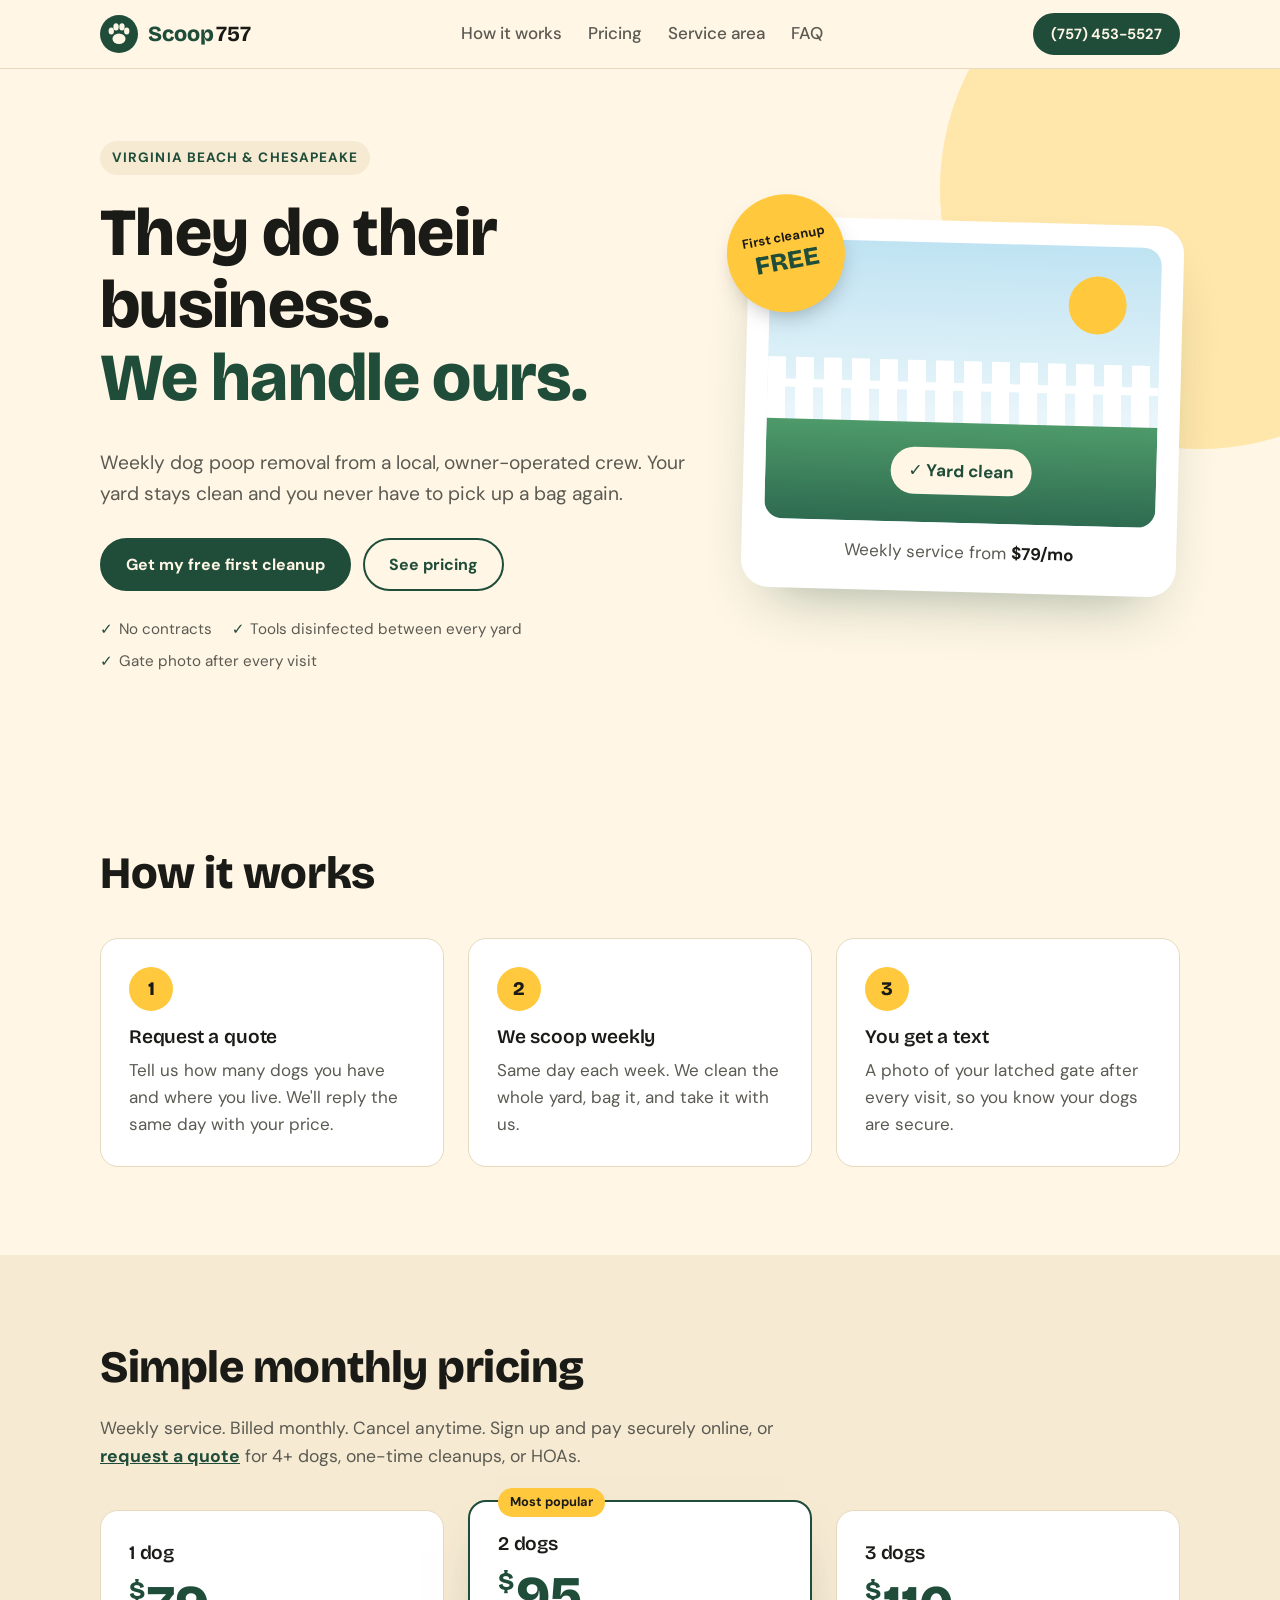
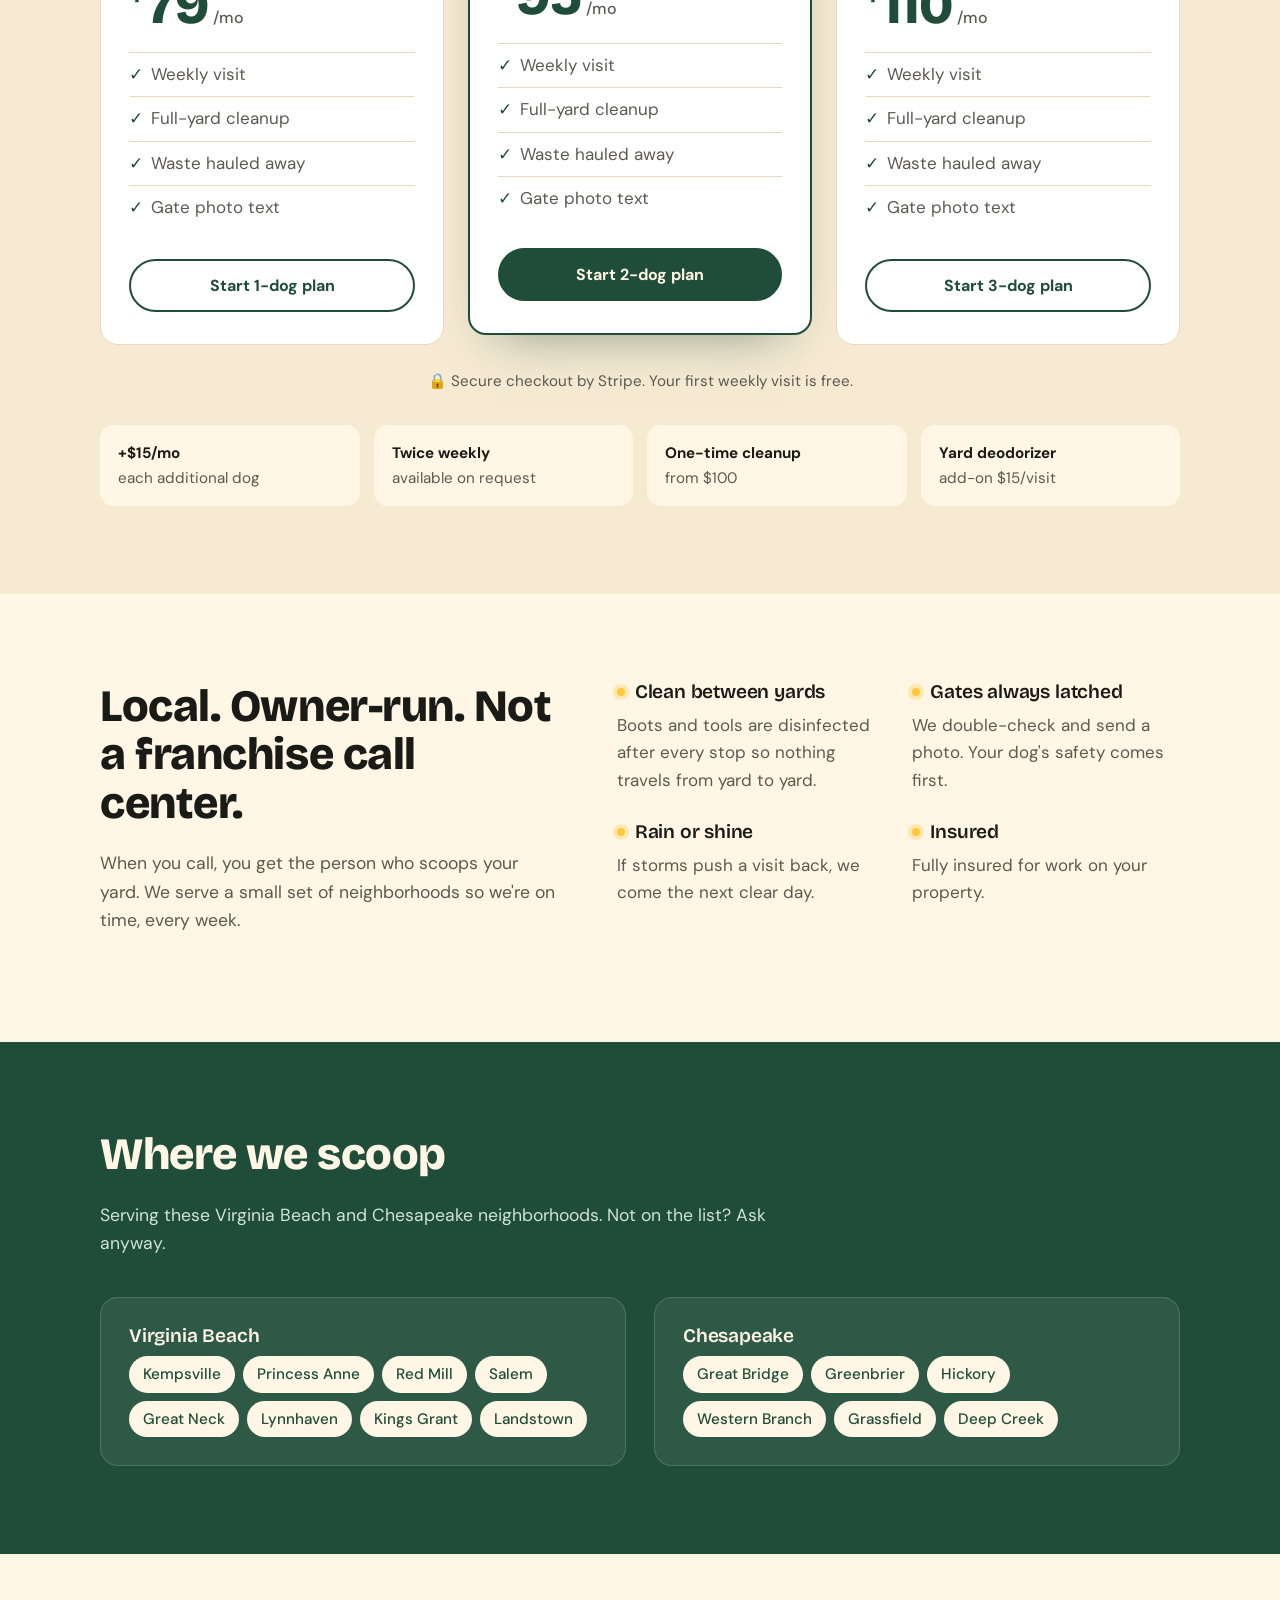
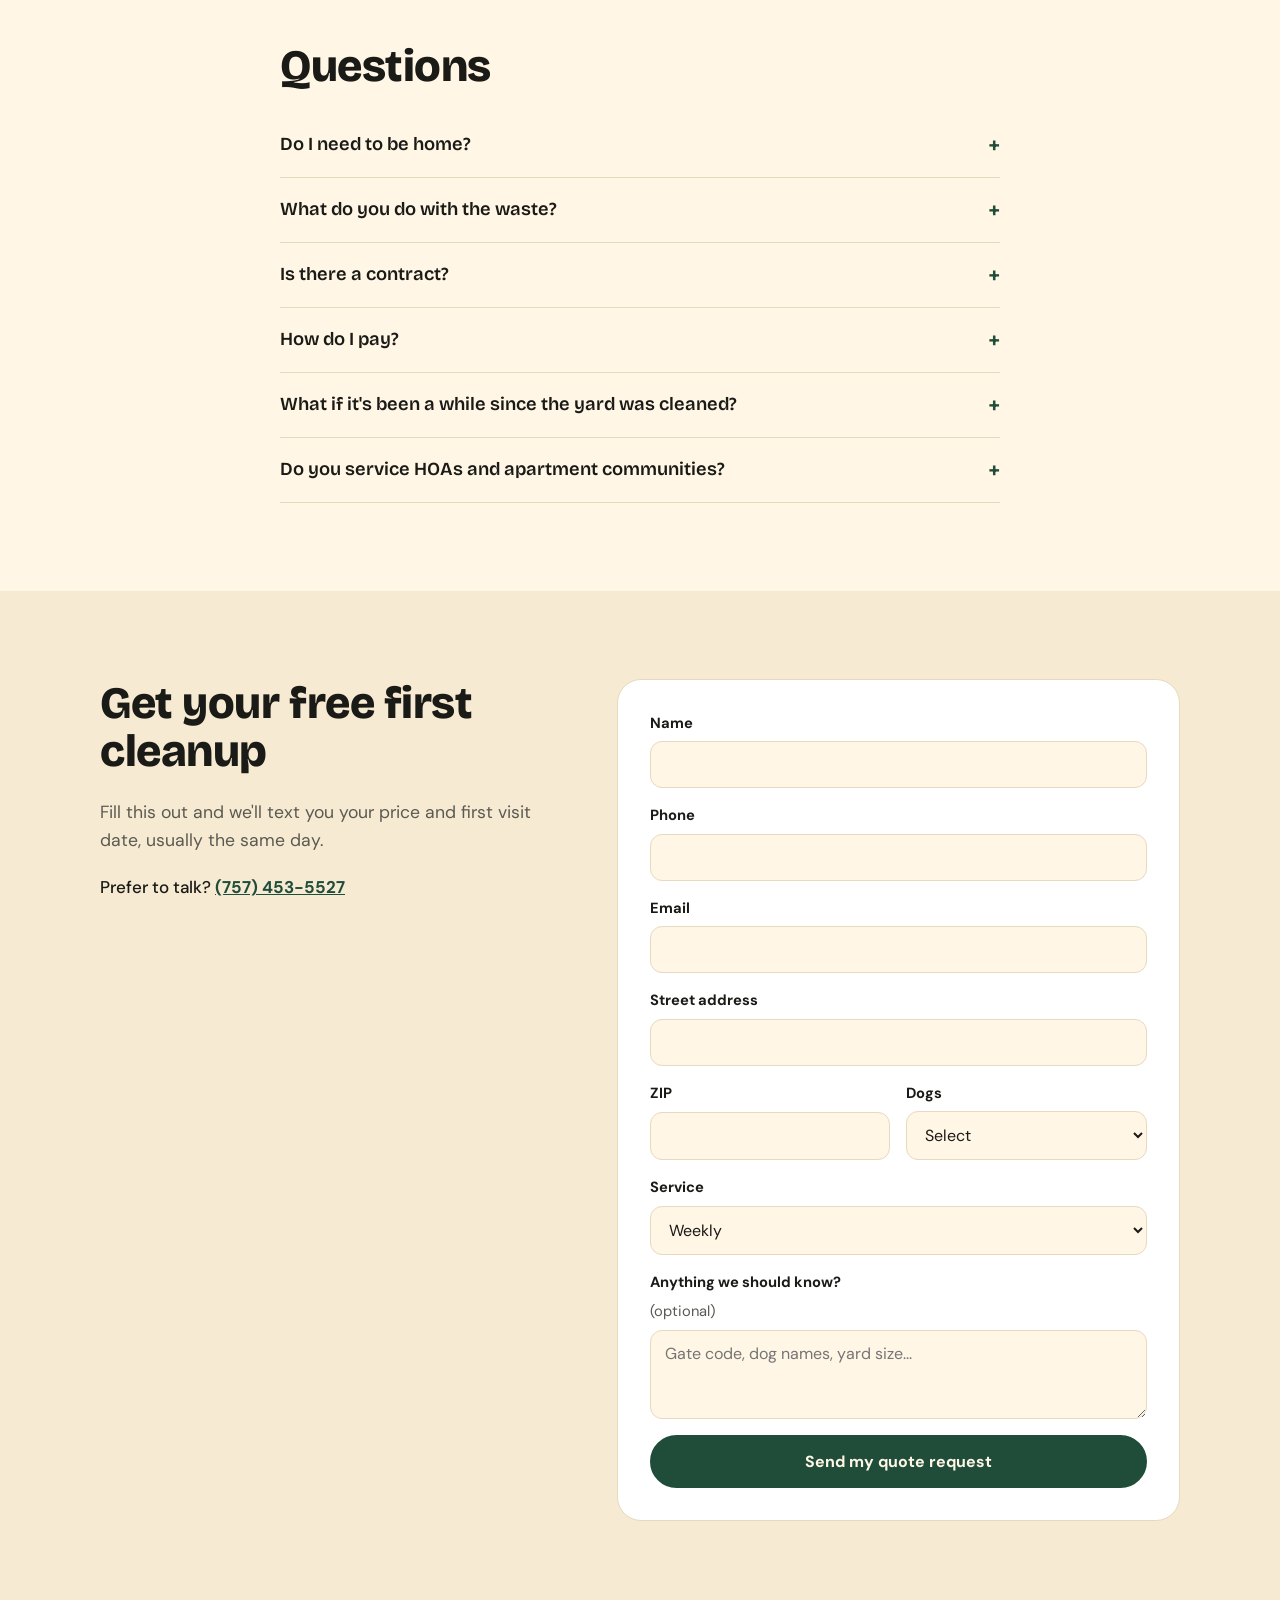
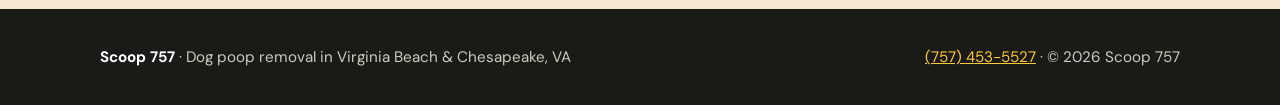
==== index.html @ d5f320d4 "Wire plan buttons to live Stripe payment links (7-day trial) Co-Authored-By: Claude Opus 5.5 <norepl" ====
<!doctype html>
<html lang="en">
<head>
<meta charset="utf-8">
<meta name="viewport" content="width=device-width, initial-scale=1">
<title>Scoop 757 | Dog Poop Removal in Virginia Beach & Chesapeake</title>
<meta name="description" content="Weekly dog poop removal in Virginia Beach and Chesapeake, VA. Local, owner-operated pooper scooper service. No contracts. First cleanup free.">
<link rel="canonical" href="https://www.scoop757.com/">
<meta property="og:title" content="Scoop 757 | Dog Poop Removal in Virginia Beach & Chesapeake">
<meta property="og:description" content="Local, owner-operated pooper scooper service. Weekly visits, no contracts, first cleanup free.">
<meta property="og:type" content="website">
<meta property="og:url" content="https://www.scoop757.com/">
<link rel="icon" href="favicon.svg" type="image/svg+xml">
<link rel="preconnect" href="https://fonts.googleapis.com">
<link rel="preconnect" href="https://fonts.gstatic.com" crossorigin>
<link href="https://fonts.googleapis.com/css2?family=Bricolage+Grotesque:opsz,wght@12..96,600;12..96,800&family=DM+Sans:wght@400;500;700&display=swap" rel="stylesheet">
<link rel="stylesheet" href="styles.css">
<script type="application/ld+json">
{
  "@context": "https://schema.org",
  "@type": "LocalBusiness",
  "name": "Scoop 757",
  "description": "Dog poop removal and pooper scooper service in Virginia Beach and Chesapeake, VA.",
  "url": "https://www.scoop757.com/",
  "telephone": "+1-757-453-5527",
  "areaServed": [
    {"@type": "City", "name": "Virginia Beach"},
    {"@type": "City", "name": "Chesapeake"}
  ],
  "address": {"@type": "PostalAddress", "addressLocality": "Virginia Beach", "addressRegion": "VA", "addressCountry": "US"},
  "priceRange": "$$",
  "openingHours": "Mo-Sa 08:00-18:00"
}
</script>
</head>
<body>

<header class="site-header">
  <div class="wrap header-inner">
    <a href="#top" class="logo" aria-label="Scoop 757 home">
      <svg viewBox="0 0 64 64" aria-hidden="true"><circle cx="32" cy="32" r="32" fill="currentColor"/><g fill="#FFF6E5"><ellipse cx="32" cy="40" rx="11" ry="9"/><ellipse cx="19" cy="27" rx="4.5" ry="6"/><ellipse cx="27" cy="20" rx="4.5" ry="6"/><ellipse cx="37" cy="20" rx="4.5" ry="6"/><ellipse cx="45" cy="27" rx="4.5" ry="6"/></g></svg>
      <span>Scoop<b>757</b></span>
    </a>
    <nav class="nav" aria-label="Main">
      <a href="#how">How it works</a>
      <a href="#pricing">Pricing</a>
      <a href="#area">Service area</a>
      <a href="#faq">FAQ</a>
    </nav>
    <a href="tel:+17574535527" class="btn btn-small">(757) 453-5527</a>
  </div>
</header>

<main id="top">

  <!-- HERO -->
  <section class="hero">
    <div class="wrap hero-grid">
      <div class="hero-copy">
        <p class="eyebrow">Virginia Beach &amp; Chesapeake</p>
        <h1>They do their business.<br><span>We handle ours.</span></h1>
        <p class="lead">Weekly dog poop removal from a local, owner-operated crew. Your yard stays clean and you never have to pick up a bag again.</p>
        <div class="hero-ctas">
          <a href="#quote" class="btn">Get my free first cleanup</a>
          <a href="#pricing" class="btn btn-ghost">See pricing</a>
        </div>
        <ul class="trust">
          <li>No contracts</li>
          <li>Tools disinfected between every yard</li>
          <li>Gate photo after every visit</li>
        </ul>
      </div>
      <div class="hero-card" aria-hidden="true">
        <div class="badge">First cleanup<strong>FREE</strong></div>
        <div class="yard">
          <div class="sun"></div>
          <div class="fence"></div>
          <div class="grass"></div>
          <div class="check">✓ Yard clean</div>
        </div>
        <p class="hero-card-note">Weekly service from <strong>$79/mo</strong></p>
      </div>
    </div>
  </section>

  <!-- HOW -->
  <section id="how" class="section">
    <div class="wrap">
      <h2>How it works</h2>
      <ol class="steps">
        <li>
          <span class="num">1</span>
          <h3>Request a quote</h3>
          <p>Tell us how many dogs you have and where you live. We'll reply the same day with your price.</p>
        </li>
        <li>
          <span class="num">2</span>
          <h3>We scoop weekly</h3>
          <p>Same day each week. We clean the whole yard, bag it, and take it with us.</p>
        </li>
        <li>
          <span class="num">3</span>
          <h3>You get a text</h3>
          <p>A photo of your latched gate after every visit, so you know your dogs are secure.</p>
        </li>
      </ol>
    </div>
  </section>

  <!-- PRICING -->
  <section id="pricing" class="section section-alt">
    <div class="wrap">
      <h2>Simple monthly pricing</h2>
      <p class="section-sub">Weekly service. Billed monthly. Cancel anytime. Sign up and pay securely online, or <a href="#quote">request a quote</a> for 4+ dogs, one-time cleanups, or HOAs.</p>
      <div class="plans">
        <div class="plan">
          <h3>1 dog</h3>
          <p class="price"><span>$</span>79<small>/mo</small></p>
          <ul><li>Weekly visit</li><li>Full-yard cleanup</li><li>Waste hauled away</li><li>Gate photo text</li></ul>
          <a href="https://buy.stripe.com/00w3cofDu1EOgiN6Uog7e00" class="btn btn-ghost">Start 1-dog plan</a>
        </div>
        <div class="plan plan-featured">
          <p class="tag">Most popular</p>
          <h3>2 dogs</h3>
          <p class="price"><span>$</span>95<small>/mo</small></p>
          <ul><li>Weekly visit</li><li>Full-yard cleanup</li><li>Waste hauled away</li><li>Gate photo text</li></ul>
          <a href="https://buy.stripe.com/4gM4gs8b2dnw6IdfqUg7e01" class="btn">Start 2-dog plan</a>
        </div>
        <div class="plan">
          <h3>3 dogs</h3>
          <p class="price"><span>$</span>110<small>/mo</small></p>
          <ul><li>Weekly visit</li><li>Full-yard cleanup</li><li>Waste hauled away</li><li>Gate photo text</li></ul>
          <a href="https://buy.stripe.com/28E5kw4YQ0AK6IdguYg7e02" class="btn btn-ghost">Start 3-dog plan</a>
        </div>
      </div>
      <p class="secure-note">🔒 Secure checkout by Stripe. Your first weekly visit is free.</p>
      <div class="extras">
        <div><strong>+$15/mo</strong> each additional dog</div>
        <div><strong>Twice weekly</strong> available on request</div>
        <div><strong>One-time cleanup</strong> from $100</div>
        <div><strong>Yard deodorizer</strong> add-on $15/visit</div>
      </div>
    </div>
  </section>

  <!-- WHY -->
  <section class="section">
    <div class="wrap why-grid">
      <div>
        <h2>Local. Owner-run. Not a franchise call center.</h2>
        <p class="section-sub left">When you call, you get the person who scoops your yard. We serve a small set of neighborhoods so we're on time, every week.</p>
      </div>
      <ul class="why">
        <li><h3>Clean between yards</h3><p>Boots and tools are disinfected after every stop so nothing travels from yard to yard.</p></li>
        <li><h3>Gates always latched</h3><p>We double-check and send a photo. Your dog's safety comes first.</p></li>
        <li><h3>Rain or shine</h3><p>If storms push a visit back, we come the next clear day.</p></li>
        <li><h3>Insured</h3><p>Fully insured for work on your property.</p></li>
      </ul>
    </div>
  </section>

  <!-- AREA -->
  <section id="area" class="section section-dark">
    <div class="wrap">
      <h2>Where we scoop</h2>
      <p class="section-sub">Serving these Virginia Beach and Chesapeake neighborhoods. Not on the list? Ask anyway.</p>
      <div class="areas">
        <div>
          <h3>Virginia Beach</h3>
          <ul><li>Kempsville</li><li>Princess Anne</li><li>Red Mill</li><li>Salem</li><li>Great Neck</li><li>Lynnhaven</li><li>Kings Grant</li><li>Landstown</li></ul>
        </div>
        <div>
          <h3>Chesapeake</h3>
          <ul><li>Great Bridge</li><li>Greenbrier</li><li>Hickory</li><li>Western Branch</li><li>Grassfield</li><li>Deep Creek</li></ul>
        </div>
      </div>
    </div>
  </section>

  <!-- FAQ -->
  <section id="faq" class="section">
    <div class="wrap narrow">
      <h2>Questions</h2>
      <details><summary>Do I need to be home?</summary><p>No. Just leave the gate unlocked or share the code. Please keep your dogs inside during our visit if they aren't friendly with visitors.</p></details>
      <details><summary>What do you do with the waste?</summary><p>We bag it and haul it away. Nothing is left in your trash can.</p></details>
      <details><summary>Is there a contract?</summary><p>No. Service is month to month and you can cancel anytime.</p></details>
      <details><summary>How do I pay?</summary><p>Sign up with a card through our secure Stripe checkout and you're billed monthly in advance. You'll get a receipt by email each month.</p></details>
      <details><summary>What if it's been a while since the yard was cleaned?</summary><p>No judgment. Your first cleanup is free for new weekly customers, however long it's been.</p></details>
      <details><summary>Do you service HOAs and apartment communities?</summary><p>Yes. We clean common areas and empty pet waste stations. Request a quote and we'll visit the property.</p></details>
    </div>
  </section>

  <!-- QUOTE -->
  <section id="quote" class="section section-alt">
    <div class="wrap quote-grid">
      <div>
        <h2>Get your free first cleanup</h2>
        <p class="section-sub left">Fill this out and we'll text you your price and first visit date, usually the same day.</p>
        <p class="call-line">Prefer to talk? <a href="tel:+17574535527">(757) 453-5527</a></p>
      </div>
      <form class="quote-form" action="https://formsubmit.co/entempsllc@gmail.com" method="POST">
        <input type="hidden" name="_subject" value="New Scoop 757 quote request">
        <input type="hidden" name="_template" value="table">
        <input type="hidden" name="_next" value="https://www.scoop757.com/thanks.html">
        <input type="text" name="_honey" class="hp" tabindex="-1" autocomplete="off">
        <label>Name<input type="text" name="name" required autocomplete="name"></label>
        <label>Phone<input type="tel" name="phone" required autocomplete="tel"></label>
        <label>Email<input type="email" name="email" autocomplete="email"></label>
        <label>Street address<input type="text" name="address" required autocomplete="street-address"></label>
        <div class="row">
          <label>ZIP<input type="text" name="zip" inputmode="numeric" pattern="[0-9]{5}" required autocomplete="postal-code"></label>
          <label>Dogs
            <select name="dogs" required>
              <option value="">Select</option><option>1</option><option>2</option><option>3</option><option>4+</option>
            </select>
          </label>
        </div>
        <label>Service
          <select name="service" required>
            <option>Weekly</option><option>Twice weekly</option><option>One-time cleanup</option><option>HOA / community</option>
          </select>
        </label>
        <label>Anything we should know? <span class="opt">(optional)</span><textarea name="notes" rows="3" placeholder="Gate code, dog names, yard size..."></textarea></label>
        <button type="submit" class="btn btn-full">Send my quote request</button>
      </form>
    </div>
  </section>

</main>

<footer class="site-footer">
  <div class="wrap footer-inner">
    <p><strong>Scoop 757</strong> · Dog poop removal in Virginia Beach &amp; Chesapeake, VA</p>
    <p><a href="tel:+17574535527">(757) 453-5527</a> · © <span id="yr">2026</span> Scoop 757</p>
  </div>
</footer>

<a href="tel:+17574535527" class="mobile-call">Call or text (757) 453-5527</a>

<script src="script.js"></script>
</body>
</html>
---- styles.css ----
:root{
  --green:#1F4D3A;
  --green-2:#2E6B50;
  --cream:#FFF6E5;
  --cream-2:#F6EAD2;
  --sun:#FFC83D;
  --ink:#1A1A17;
  --muted:#5B5A52;
  --line:#E6D9BE;
  --radius:18px;
  --head:"Bricolage Grotesque",system-ui,sans-serif;
  --body:"DM Sans",system-ui,sans-serif;
}
*{box-sizing:border-box}
html{scroll-behavior:smooth}
body{margin:0;background:var(--cream);color:var(--ink);font:400 17px/1.6 var(--body);-webkit-font-smoothing:antialiased}
img,svg{display:block;max-width:100%}
a{color:inherit}
h1,h2,h3{font-family:var(--head);line-height:1.08;margin:0 0 .5em;letter-spacing:-.01em}
h1{font-size:clamp(2.4rem,6vw,4.2rem);font-weight:800}
h2{font-size:clamp(1.9rem,4vw,2.8rem);font-weight:800}
h3{font-size:1.2rem;font-weight:600}
p{margin:0 0 1em}
.wrap{width:100%;max-width:1120px;margin:0 auto;padding:0 20px}
.narrow{max-width:760px}

/* buttons */
.btn{display:inline-block;background:var(--green);color:var(--cream);text-decoration:none;font-weight:700;padding:14px 24px;border-radius:999px;border:2px solid var(--green);transition:transform .15s,background .15s;cursor:pointer;font:700 1rem var(--body);text-align:center}
.btn:hover{transform:translateY(-2px);background:var(--green-2)}
.btn-ghost{background:transparent;color:var(--green)}
.btn-ghost:hover{background:var(--green);color:var(--cream)}
.btn-small{padding:9px 16px;font-size:.92rem}
.btn-full{width:100%}

/* header */
.site-header{position:sticky;top:0;z-index:20;background:rgba(255,246,229,.92);backdrop-filter:blur(8px);border-bottom:1px solid var(--line)}
.header-inner{display:flex;align-items:center;justify-content:space-between;gap:20px;height:68px}
.logo{display:flex;align-items:center;gap:10px;text-decoration:none;color:var(--green);font:800 1.35rem var(--head)}
.logo svg{width:38px;height:38px}
.logo b{color:var(--ink);margin-left:2px}
.nav{display:flex;gap:26px}
.nav a{text-decoration:none;font-weight:500;color:var(--muted)}
.nav a:hover{color:var(--green)}

/* hero */
.hero{padding:72px 0 88px;position:relative;overflow:hidden}
.hero::before{content:"";position:absolute;right:-180px;top:-140px;width:520px;height:520px;border-radius:50%;background:var(--sun);opacity:.35;z-index:-1}
.hero-grid{display:grid;grid-template-columns:1.15fr .85fr;gap:56px;align-items:center}
.eyebrow{display:inline-block;font-weight:700;font-size:.85rem;text-transform:uppercase;letter-spacing:.08em;color:var(--green);background:var(--cream-2);padding:6px 12px;border-radius:999px;margin-bottom:22px}
h1 span{color:var(--green)}
.lead{font-size:1.2rem;color:var(--muted);max-width:34em}
.hero-ctas{display:flex;flex-wrap:wrap;gap:12px;margin:28px 0 26px}
.trust{list-style:none;padding:0;margin:0;display:flex;flex-wrap:wrap;gap:8px 20px;color:var(--muted);font-size:.95rem}
.trust li::before{content:"✓";color:var(--green);font-weight:700;margin-right:6px}

.hero-card{background:#fff;border-radius:28px;padding:22px;box-shadow:0 30px 60px -30px rgba(31,77,58,.45);position:relative;transform:rotate(1.5deg)}
.badge{position:absolute;top:-22px;left:-22px;width:118px;height:118px;border-radius:50%;background:var(--sun);display:flex;flex-direction:column;align-items:center;justify-content:center;font-weight:700;font-size:.8rem;text-align:center;line-height:1.1;transform:rotate(-12deg);box-shadow:0 10px 24px -10px rgba(0,0,0,.35);z-index:2}
.badge strong{font:800 1.6rem var(--head);color:var(--green)}
.yard{position:relative;height:280px;border-radius:18px;overflow:hidden;background:linear-gradient(#BFE3F2,#E8F5FA 60%)}
.sun{position:absolute;right:34px;top:30px;width:58px;height:58px;border-radius:50%;background:var(--sun)}
.fence{position:absolute;left:0;right:0;bottom:92px;height:70px;background:repeating-linear-gradient(90deg,#fff 0 18px,transparent 18px 28px);border-bottom:6px solid #fff}
.fence::before{content:"";position:absolute;left:0;right:0;top:22px;height:8px;background:#fff}
.grass{position:absolute;left:0;right:0;bottom:0;height:100px;background:linear-gradient(#4E9A6A,#2E6B50)}
.check{position:absolute;left:50%;bottom:28px;transform:translateX(-50%);background:var(--cream);color:var(--green);font-weight:700;padding:10px 18px;border-radius:999px;white-space:nowrap}
.hero-card-note{text-align:center;margin:16px 0 4px;color:var(--muted)}
.hero-card-note strong{color:var(--ink)}

/* sections */
.section{padding:88px 0}
.section-alt{background:var(--cream-2)}
.section-dark{background:var(--green);color:var(--cream)}
.section-dark h2,.section-dark h3{color:var(--cream)}
.section-sub{font-size:1.1rem;color:var(--muted);max-width:40em;margin-bottom:40px}
.section-dark .section-sub{color:#CFE3D7}
.section-sub.left{margin-bottom:20px}

/* steps */
.steps{list-style:none;padding:0;margin:40px 0 0;display:grid;grid-template-columns:repeat(3,1fr);gap:24px}
.steps li{background:#fff;border-radius:var(--radius);padding:28px;border:1px solid var(--line)}
.num{display:inline-flex;align-items:center;justify-content:center;width:44px;height:44px;border-radius:50%;background:var(--sun);font:800 1.2rem var(--head);margin-bottom:16px}
.steps p{color:var(--muted);margin:0}

/* pricing */
.plans{display:grid;grid-template-columns:repeat(3,1fr);gap:24px;align-items:stretch}
.plan{background:#fff;border-radius:var(--radius);padding:32px 28px;border:1px solid var(--line);display:flex;flex-direction:column;position:relative}
.plan ul{list-style:none;padding:0;margin:0 0 28px;flex:1}
.plan li{padding:8px 0;border-top:1px solid var(--line);color:var(--muted)}
.plan li::before{content:"✓";color:var(--green);font-weight:700;margin-right:8px}
.price{font:800 3.4rem var(--head);color:var(--green);margin:4px 0 20px;line-height:1}
.price span{font-size:1.6rem;vertical-align:top;margin-right:2px}
.price small{font:500 1rem var(--body);color:var(--muted);margin-left:4px}
.plan-featured{border:2px solid var(--green);transform:translateY(-10px);box-shadow:0 24px 50px -28px rgba(31,77,58,.55)}
.tag{position:absolute;top:-14px;left:28px;background:var(--sun);font-weight:700;font-size:.8rem;padding:4px 12px;border-radius:999px;margin:0}
.extras{display:grid;grid-template-columns:repeat(4,1fr);gap:14px;margin-top:32px}
.extras div{background:var(--cream);border-radius:14px;padding:16px 18px;font-size:.95rem;color:var(--muted)}
.extras strong{display:block;color:var(--ink)}

.secure-note{margin:24px 0 0;text-align:center;color:var(--muted);font-size:.95rem}
.section-sub a{color:var(--green);font-weight:700}

/* why */
.why-grid{display:grid;grid-template-columns:.9fr 1.1fr;gap:56px;align-items:start}
.why{list-style:none;padding:0;margin:0;display:grid;grid-template-columns:1fr 1fr;gap:28px}
.why h3{position:relative;padding-left:18px}
.why h3::before{content:"";position:absolute;left:0;top:.3em;width:8px;height:8px;border-radius:50%;background:var(--sun);box-shadow:0 0 0 4px rgba(255,200,61,.3)}
.why p{color:var(--muted);margin:0}

/* areas */
.areas{display:grid;grid-template-columns:1fr 1fr;gap:28px}
.areas>div{background:rgba(255,255,255,.07);border:1px solid rgba(255,255,255,.15);border-radius:var(--radius);padding:28px}
.areas ul{list-style:none;padding:0;margin:0;display:flex;flex-wrap:wrap;gap:8px}
.areas li{background:var(--cream);color:var(--green);font-weight:500;padding:6px 14px;border-radius:999px;font-size:.95rem}

/* faq */
details{border-bottom:1px solid var(--line);padding:20px 0}
summary{cursor:pointer;font:600 1.15rem var(--head);list-style:none;display:flex;justify-content:space-between;gap:20px}
summary::-webkit-details-marker{display:none}
summary::after{content:"+";font-size:1.5rem;line-height:1;color:var(--green);transition:transform .2s}
details[open] summary::after{transform:rotate(45deg)}
details p{color:var(--muted);margin:12px 0 0}

/* quote */
.quote-grid{display:grid;grid-template-columns:.9fr 1.1fr;gap:56px;align-items:start}
.call-line{font-weight:500}
.call-line a{color:var(--green);font-weight:700}
.quote-form{background:#fff;border-radius:24px;padding:32px;border:1px solid var(--line);display:grid;gap:16px}
.quote-form label{display:grid;gap:6px;font-weight:700;font-size:.92rem}
.quote-form input,.quote-form select,.quote-form textarea{font:400 1rem var(--body);padding:12px 14px;border:1.5px solid var(--line);border-radius:12px;background:var(--cream);color:var(--ink);width:100%}
.quote-form input:focus,.quote-form select:focus,.quote-form textarea:focus{outline:none;border-color:var(--green);background:#fff}
.quote-form .row{display:grid;grid-template-columns:1fr 1fr;gap:16px}
.opt{font-weight:400;color:var(--muted)}
.hp{position:absolute;left:-9999px}

/* footer */
.site-footer{background:var(--ink);color:#CFCBBE;padding:36px 0;font-size:.95rem}
.footer-inner{display:flex;justify-content:space-between;flex-wrap:wrap;gap:12px}
.site-footer p{margin:0}
.site-footer strong{color:#fff}
.site-footer a{color:var(--sun)}

.mobile-call{display:none}

/* responsive */
@media (max-width:900px){
  .nav{display:none}
  .hero{padding:48px 0 64px}
  .hero-grid,.why-grid,.quote-grid{grid-template-columns:1fr;gap:40px}
  .hero-card{max-width:420px;margin:0 auto;transform:none}
  .steps,.plans{grid-template-columns:1fr}
  .plan-featured{transform:none}
  .extras{grid-template-columns:1fr 1fr}
  .section{padding:64px 0}
}
@media (max-width:600px){
  body{font-size:16px;padding-bottom:64px}
  .wrap{padding:0 16px}
  .header-inner .btn-small{display:none}
  .why,.areas,.extras{grid-template-columns:1fr}
  .quote-form{padding:22px}
  .badge{width:96px;height:96px;left:-8px;top:-18px;font-size:.72rem}
  .badge strong{font-size:1.3rem}
  .mobile-call{display:block;position:fixed;left:12px;right:12px;bottom:12px;z-index:30;background:var(--green);color:var(--cream);text-align:center;font-weight:700;text-decoration:none;padding:15px;border-radius:999px;box-shadow:0 10px 30px -10px rgba(0,0,0,.5)}
}
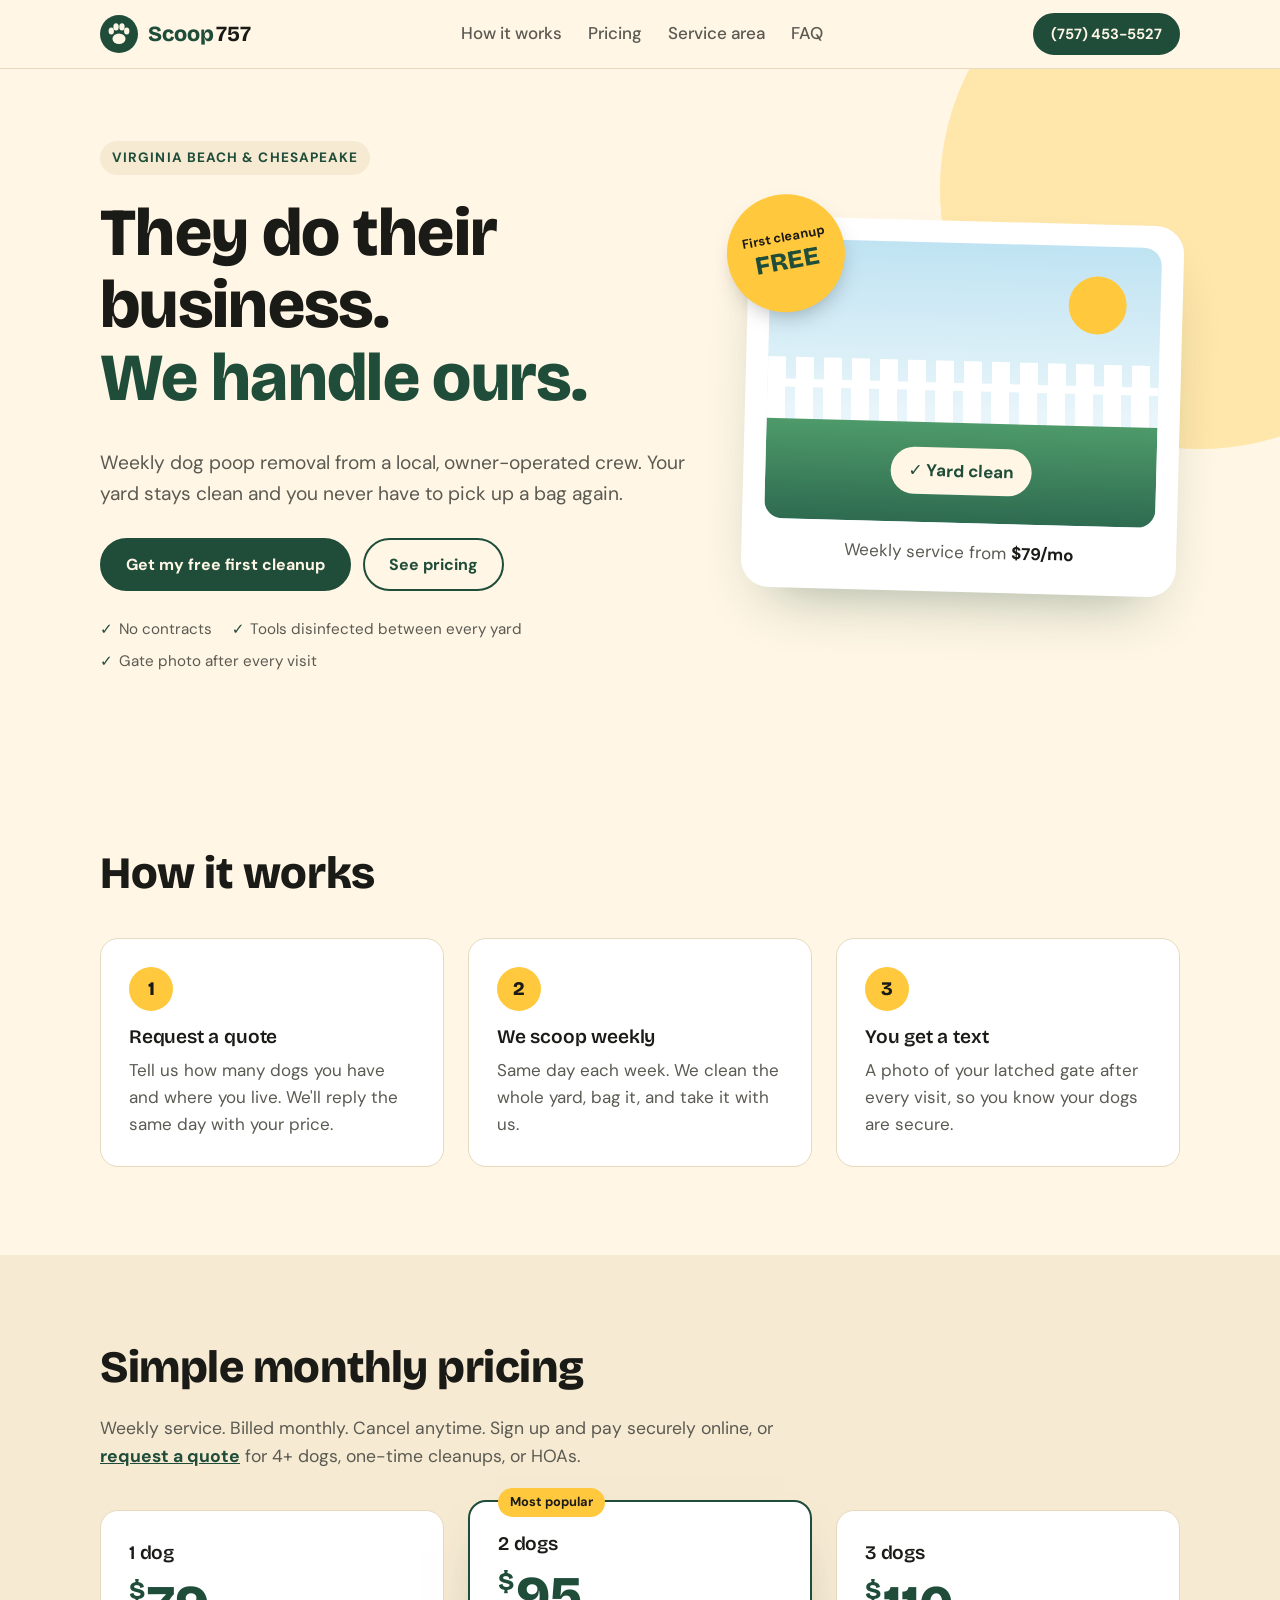
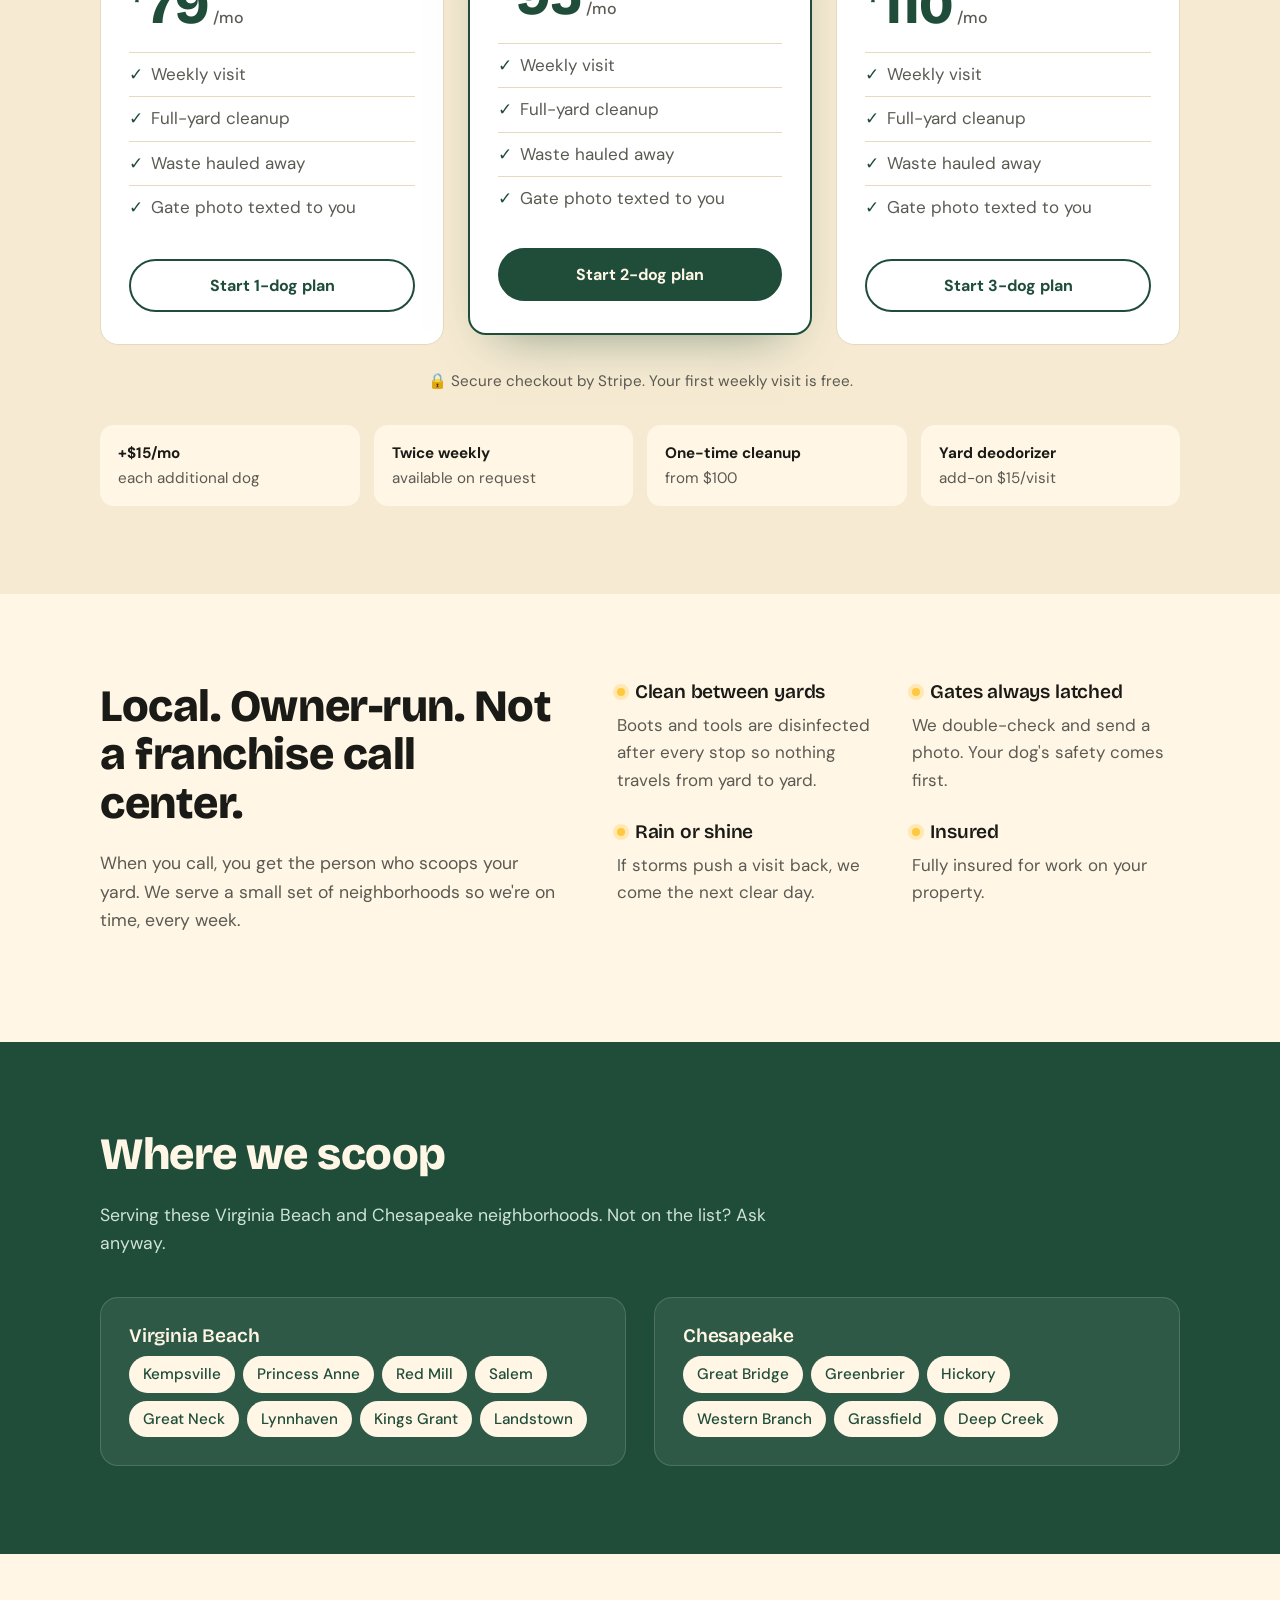
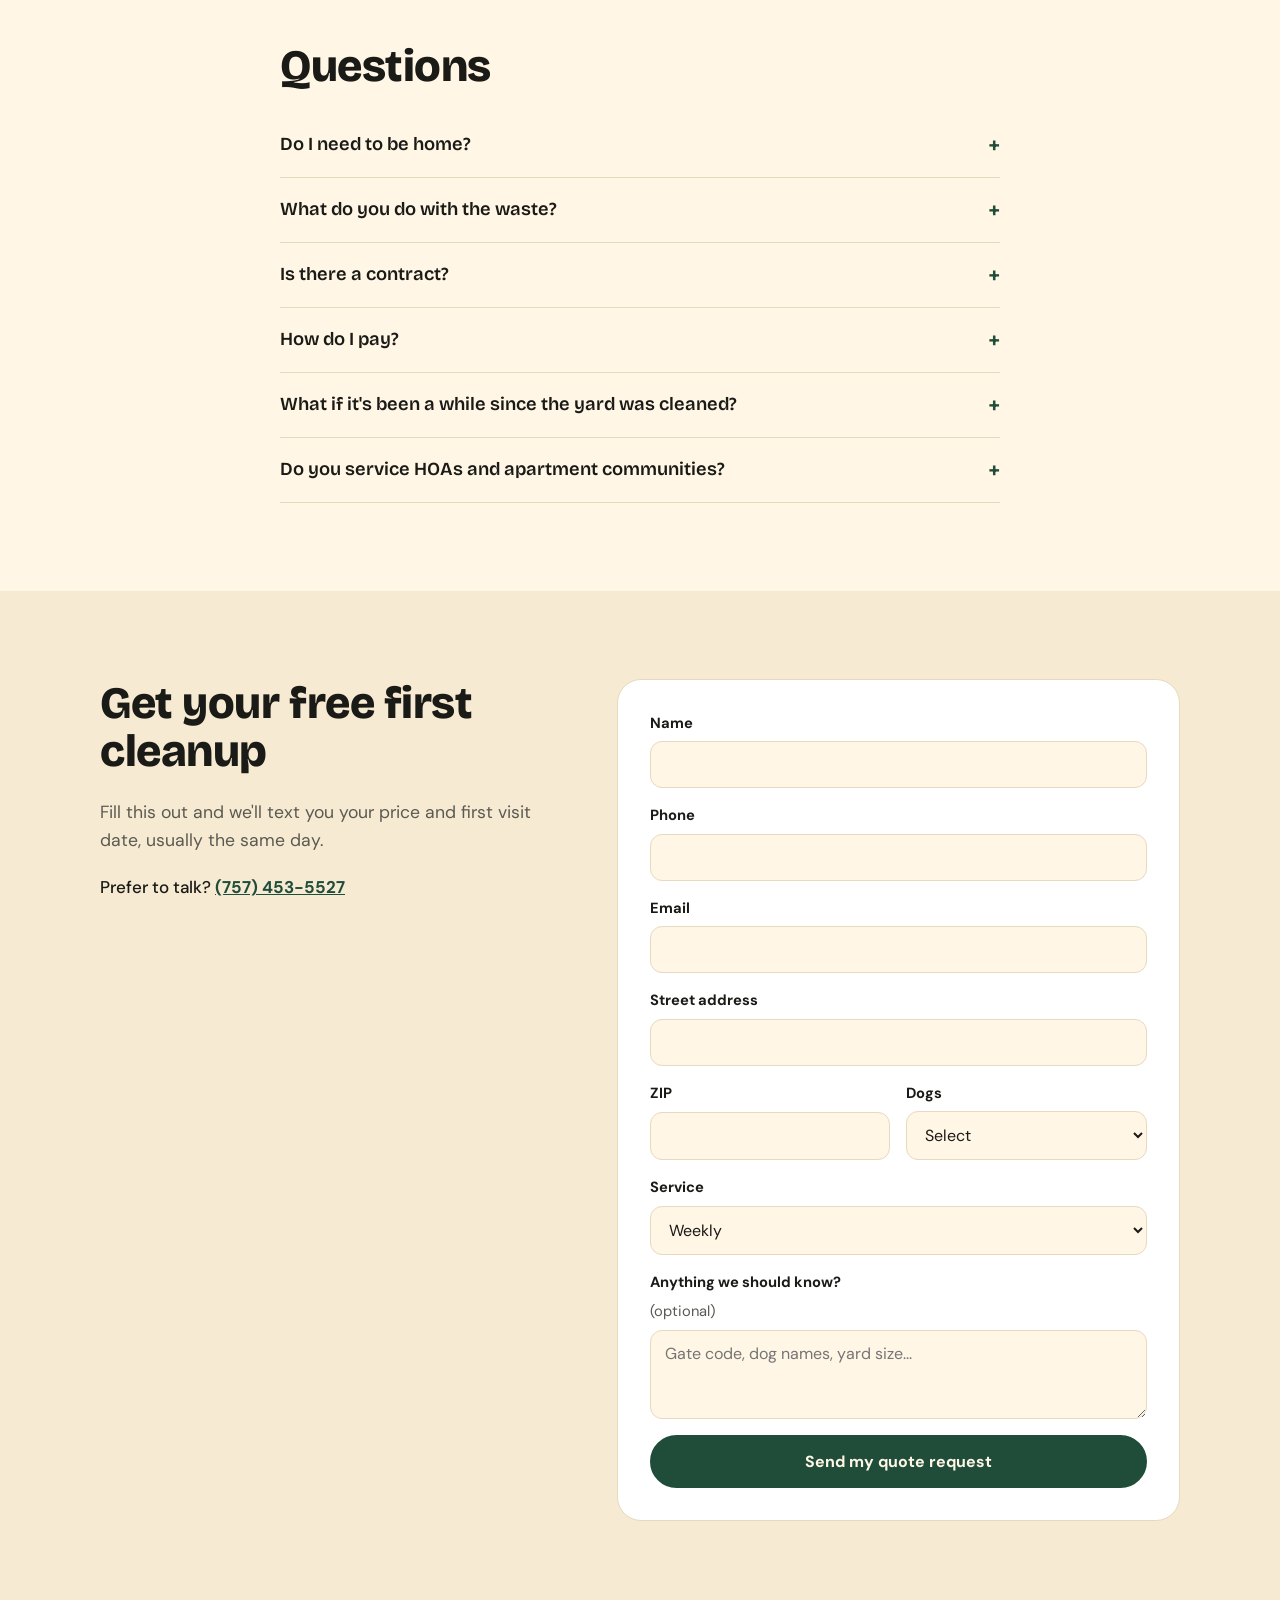
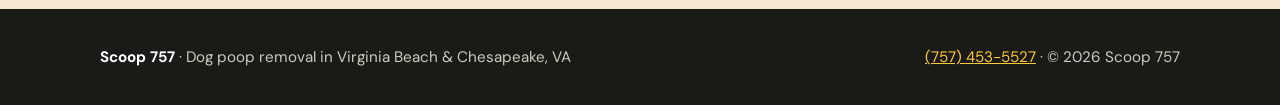
==== commit bb06a43d: "Drop FormSubmit, fix pricing copy, fully hide spam trap Co-Authored-By: Claude Opus 5.5 <noreply@ant" ====
--- a/index.html
+++ b/index.html
@@ -14,7 +14,7 @@
 <link rel="preconnect" href="https://fonts.googleapis.com">
 <link rel="preconnect" href="https://fonts.gstatic.com" crossorigin>
 <link href="https://fonts.googleapis.com/css2?family=Bricolage+Grotesque:opsz,wght@12..96,600;12..96,800&family=DM+Sans:wght@400;500;700&display=swap" rel="stylesheet">
-<link rel="stylesheet" href="styles.css">
+<link rel="stylesheet" href="styles.css?v=5">
 <script type="application/ld+json">
 {
   "@context": "https://schema.org",
@@ -116,20 +116,20 @@
         <div class="plan">
           <h3>1 dog</h3>
           <p class="price"><span>$</span>79<small>/mo</small></p>
-          <ul><li>Weekly visit</li><li>Full-yard cleanup</li><li>Waste hauled away</li><li>Gate photo text</li></ul>
+          <ul><li>Weekly visit</li><li>Full-yard cleanup</li><li>Waste hauled away</li><li>Gate photo texted to you</li></ul>
           <a href="https://buy.stripe.com/00w3cofDu1EOgiN6Uog7e00" class="btn btn-ghost">Start 1-dog plan</a>
         </div>
         <div class="plan plan-featured">
           <p class="tag">Most popular</p>
           <h3>2 dogs</h3>
           <p class="price"><span>$</span>95<small>/mo</small></p>
-          <ul><li>Weekly visit</li><li>Full-yard cleanup</li><li>Waste hauled away</li><li>Gate photo text</li></ul>
+          <ul><li>Weekly visit</li><li>Full-yard cleanup</li><li>Waste hauled away</li><li>Gate photo texted to you</li></ul>
           <a href="https://buy.stripe.com/4gM4gs8b2dnw6IdfqUg7e01" class="btn">Start 2-dog plan</a>
         </div>
         <div class="plan">
           <h3>3 dogs</h3>
           <p class="price"><span>$</span>110<small>/mo</small></p>
-          <ul><li>Weekly visit</li><li>Full-yard cleanup</li><li>Waste hauled away</li><li>Gate photo text</li></ul>
+          <ul><li>Weekly visit</li><li>Full-yard cleanup</li><li>Waste hauled away</li><li>Gate photo texted to you</li></ul>
           <a href="https://buy.stripe.com/28E5kw4YQ0AK6IdguYg7e02" class="btn btn-ghost">Start 3-dog plan</a>
         </div>
       </div>
@@ -198,11 +198,12 @@
         <p class="section-sub left">Fill this out and we'll text you your price and first visit date, usually the same day.</p>
         <p class="call-line">Prefer to talk? <a href="tel:+17574535527">(757) 453-5527</a></p>
       </div>
-      <form class="quote-form" action="https://formsubmit.co/entempsllc@gmail.com" method="POST">
-        <input type="hidden" name="_subject" value="New Scoop 757 quote request">
-        <input type="hidden" name="_template" value="table">
-        <input type="hidden" name="_next" value="https://www.scoop757.com/thanks.html">
-        <input type="text" name="_honey" class="hp" tabindex="-1" autocomplete="off">
+      <form class="quote-form" action="https://api.web3forms.com/submit" method="POST">
+        <input type="hidden" name="access_key" value="5392236d-4420-4701-88e9-371741d28593">
+        <input type="hidden" name="subject" value="New Scoop 757 quote request">
+        <input type="hidden" name="from_name" value="Scoop 757 website">
+        <input type="hidden" name="redirect" value="https://www.scoop757.com/thanks.html">
+        <input type="checkbox" name="botcheck" class="hp" tabindex="-1" autocomplete="off" aria-hidden="true" style="display:none">
         <label>Name<input type="text" name="name" required autocomplete="name"></label>
         <label>Phone<input type="tel" name="phone" required autocomplete="tel"></label>
         <label>Email<input type="email" name="email" autocomplete="email"></label>
@@ -222,6 +223,11 @@
         </label>
         <label>Anything we should know? <span class="opt">(optional)</span><textarea name="notes" rows="3" placeholder="Gate code, dog names, yard size..."></textarea></label>
         <button type="submit" class="btn btn-full">Send my quote request</button>
+        <div class="form-fallback" hidden>
+          <p><strong>Our form is having trouble right now.</strong> Tap below to send the same details by text or email. Everything is already filled in.</p>
+          <a class="btn btn-full fb-sms" href="sms:+17574535527">Text my request</a>
+          <a class="btn btn-full btn-ghost fb-mail" href="mailto:entempsllc@gmail.com">Email my request</a>
+        </div>
       </form>
     </div>
   </section>
@@ -237,6 +243,6 @@
 
 <a href="tel:+17574535527" class="mobile-call">Call or text (757) 453-5527</a>
 
-<script src="script.js"></script>
+<script src="script.js?v=5"></script>
 </body>
 </html>
--- a/styles.css
+++ b/styles.css
@@ -129,7 +129,7 @@
 .quote-form input:focus,.quote-form select:focus,.quote-form textarea:focus{outline:none;border-color:var(--green);background:#fff}
 .quote-form .row{display:grid;grid-template-columns:1fr 1fr;gap:16px}
 .opt{font-weight:400;color:var(--muted)}
-.hp{position:absolute;left:-9999px}
+.hp{display:none!important}
 
 /* footer */
 .site-footer{background:var(--ink);color:#CFCBBE;padding:36px 0;font-size:.95rem}
@@ -161,3 +161,8 @@
   .badge strong{font-size:1.3rem}
   .mobile-call{display:block;position:fixed;left:12px;right:12px;bottom:12px;z-index:30;background:var(--green);color:var(--cream);text-align:center;font-weight:700;text-decoration:none;padding:15px;border-radius:999px;box-shadow:0 10px 30px -10px rgba(0,0,0,.5)}
 }
+
+.quote-form button[disabled]{opacity:.7;cursor:wait}
+.form-fallback{margin-top:14px;padding:14px;border:2px solid #E0A800;border-radius:12px;background:#FFF8E1}
+.form-fallback p{margin:0 0 10px;font-size:.95rem}
+.form-fallback .btn{margin-top:8px;display:block}
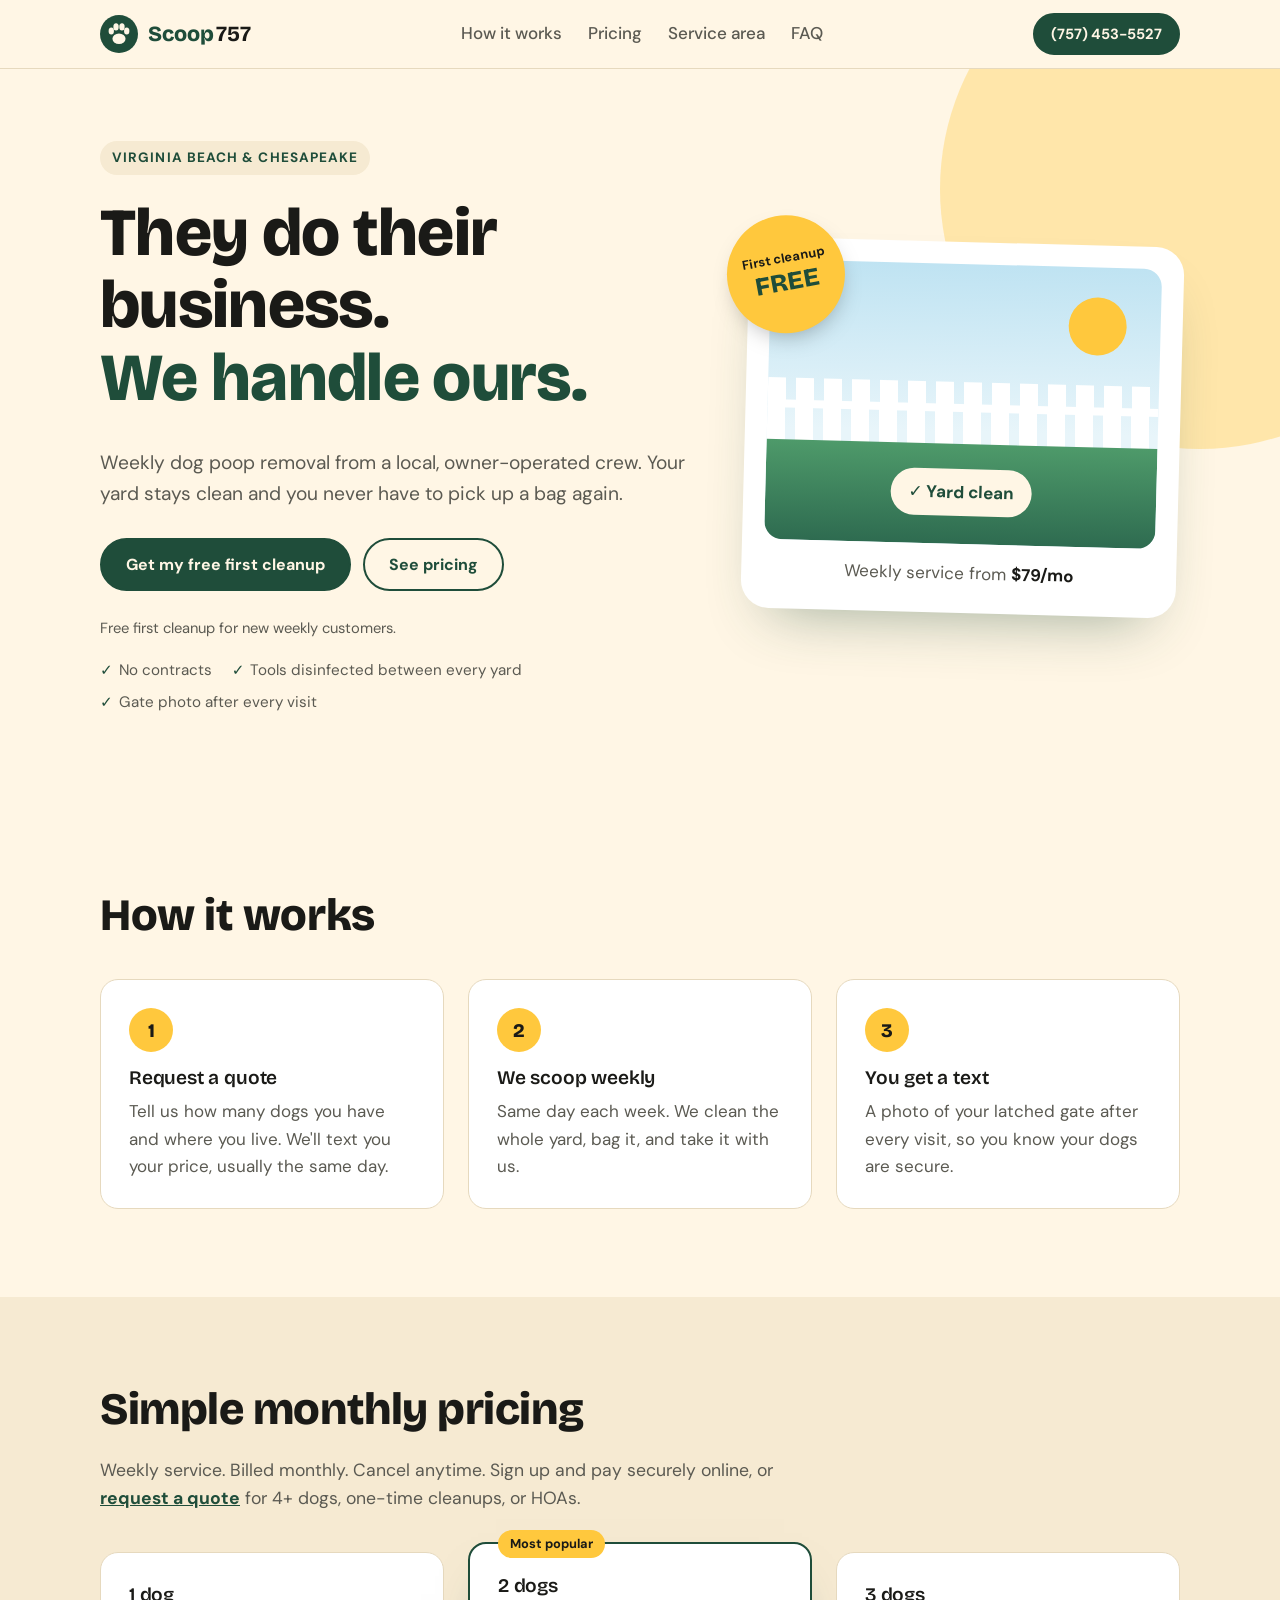
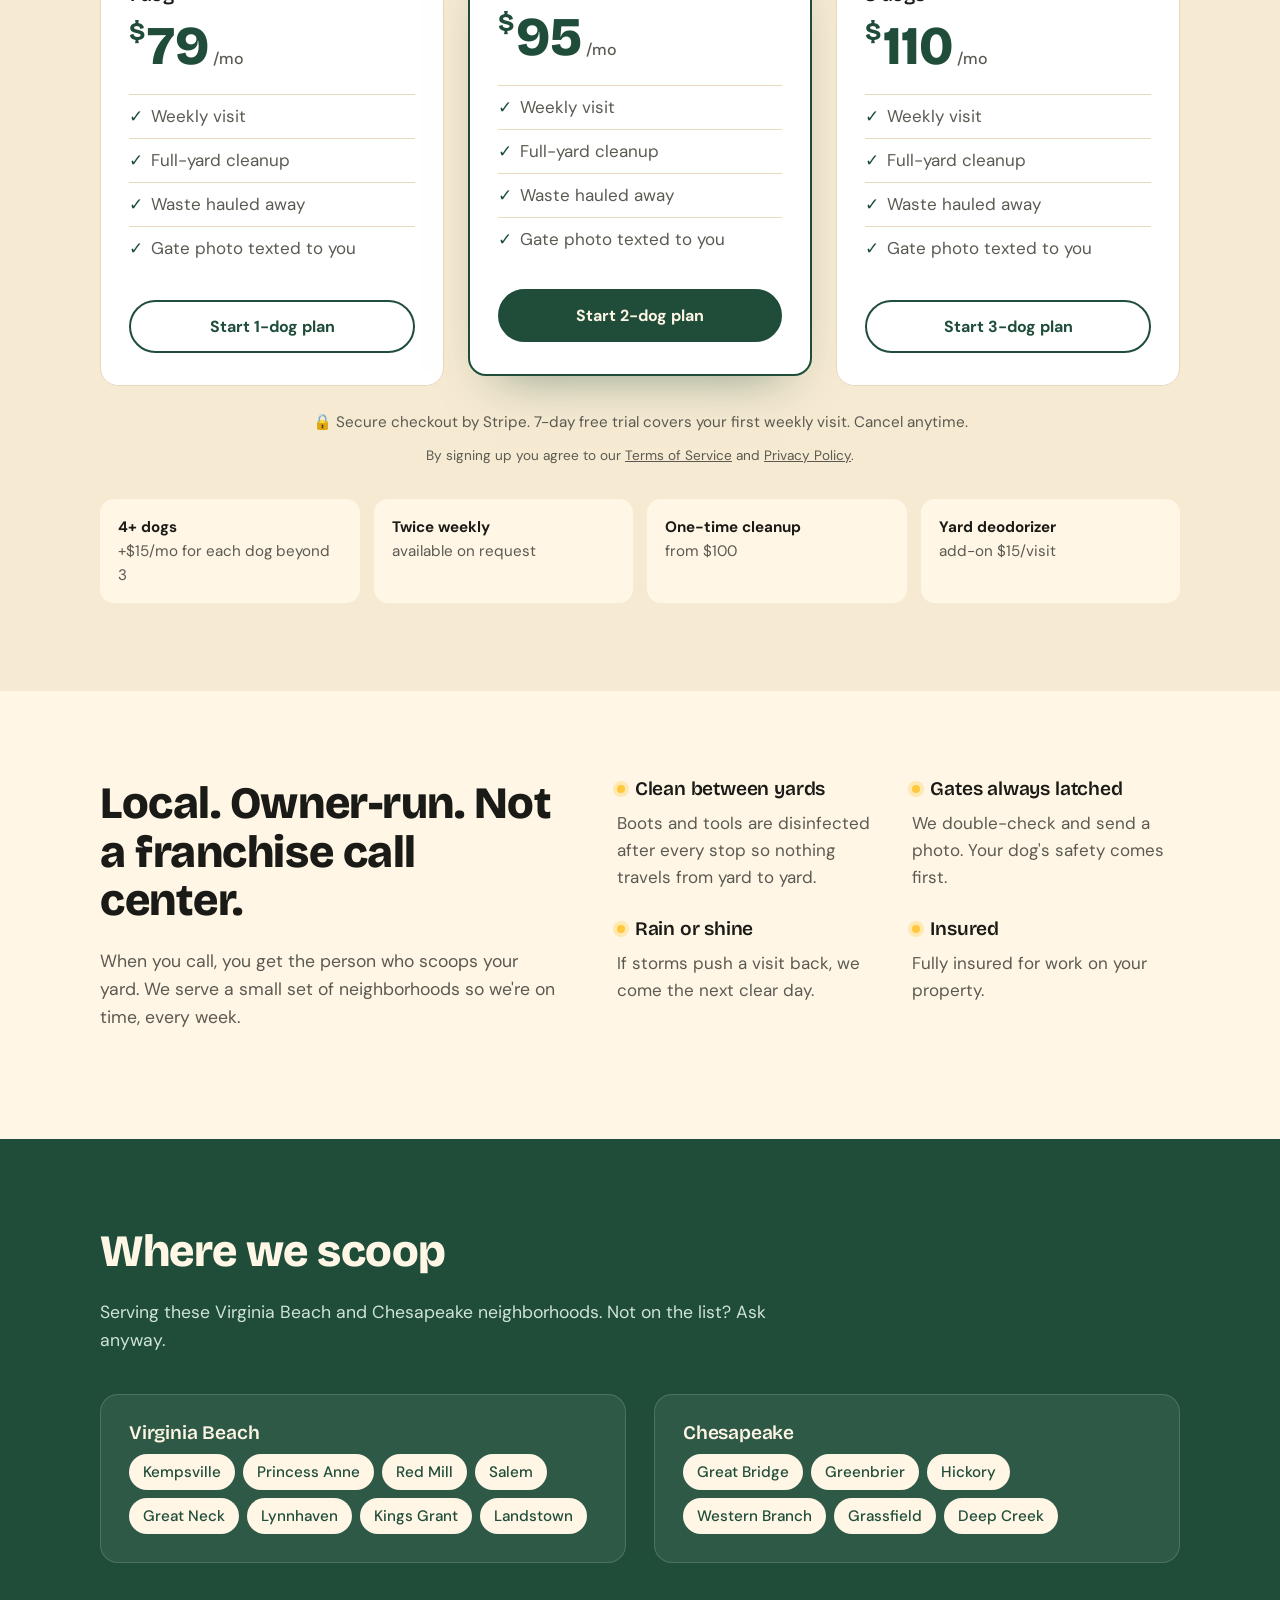
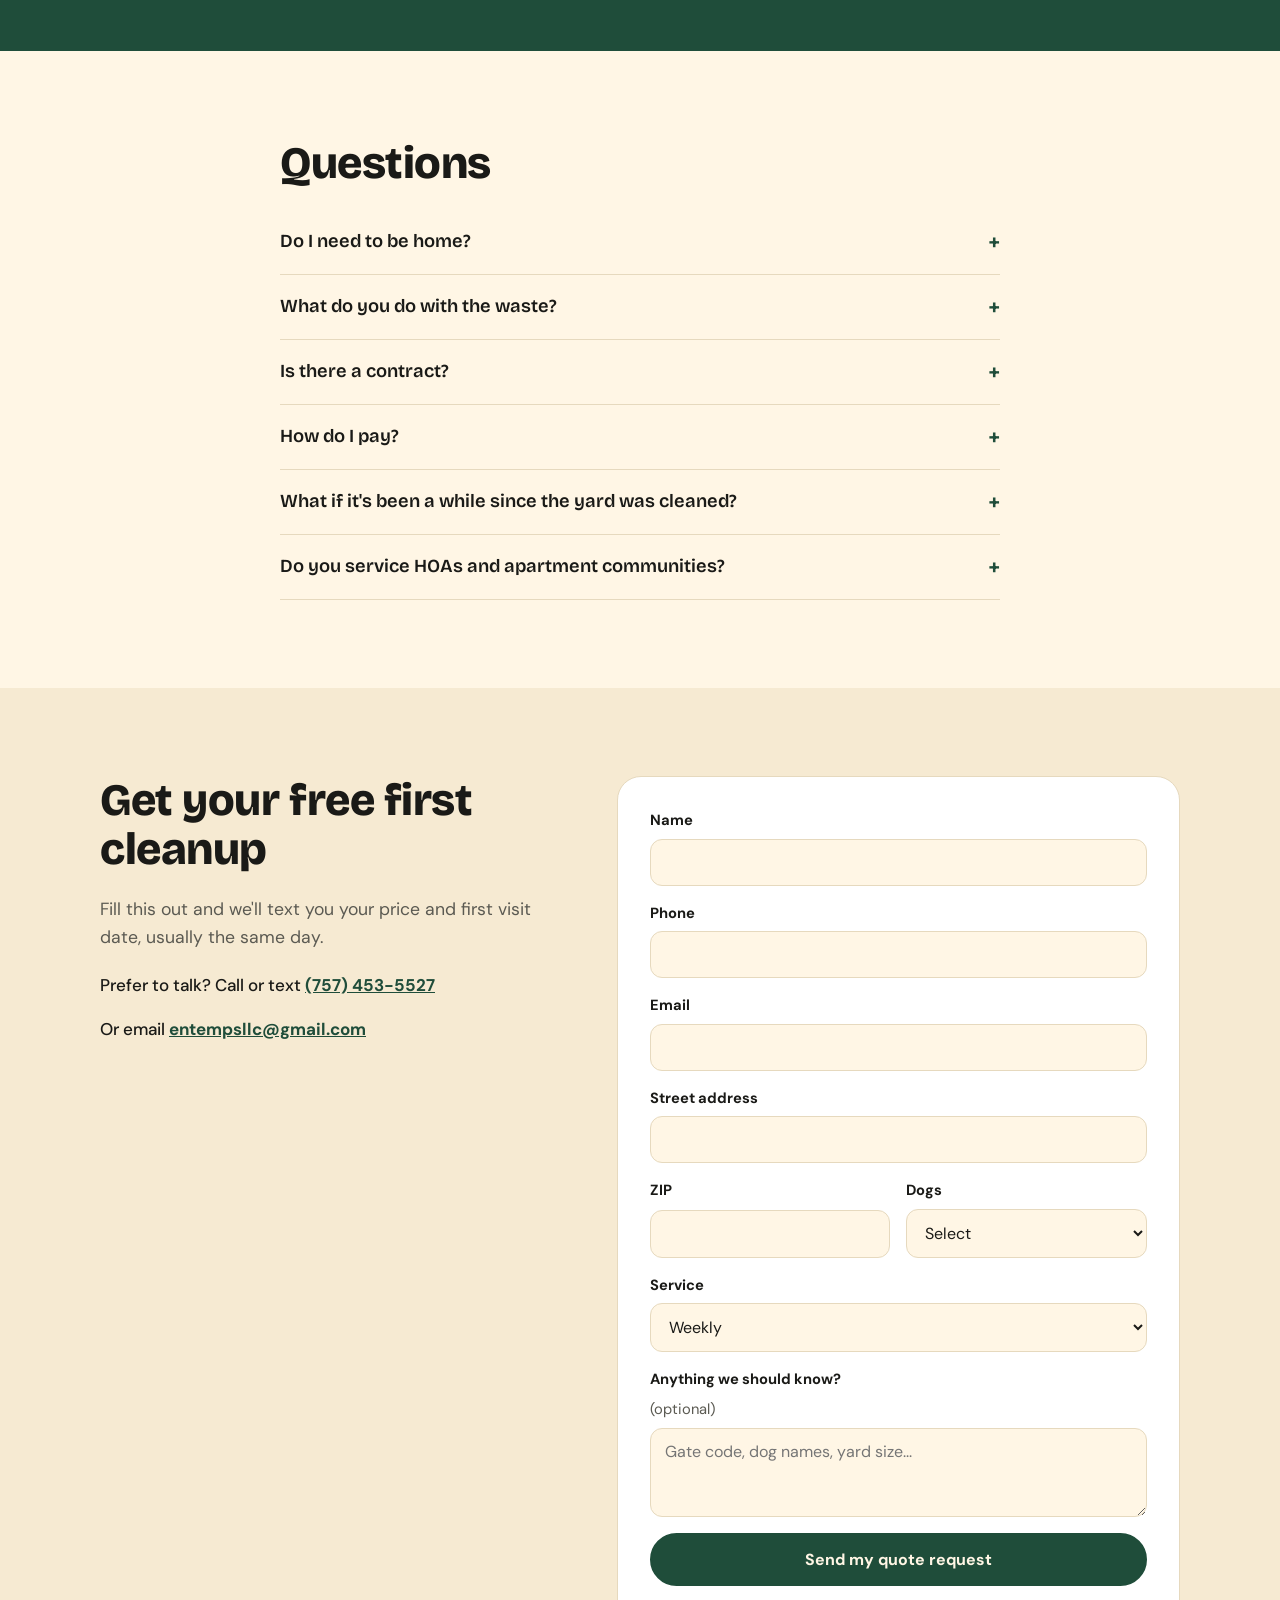
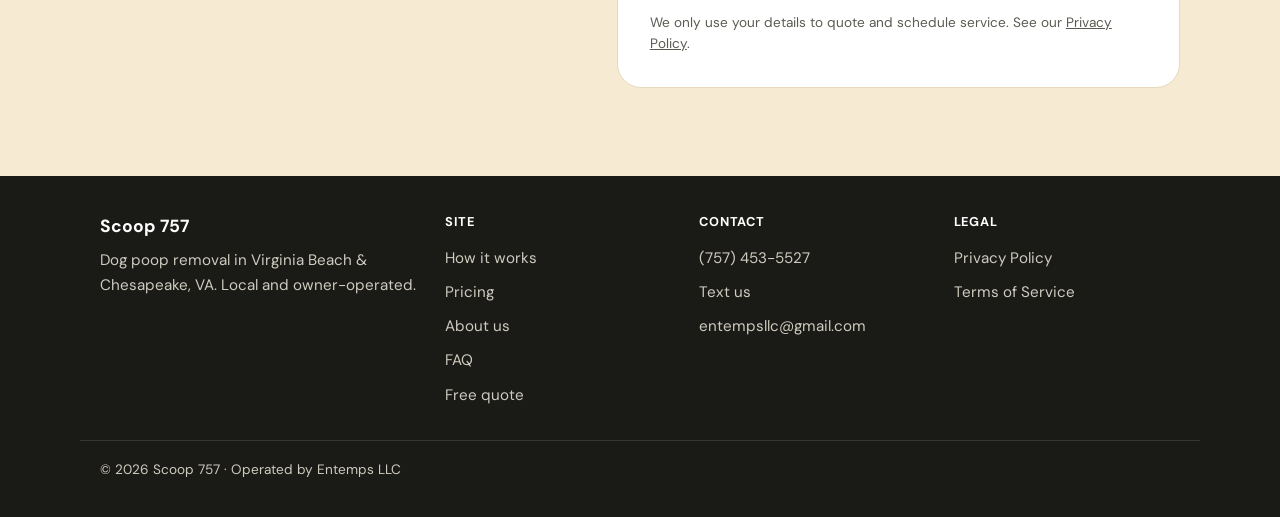
==== commit e2981104: "Add privacy/terms pages, full footer, clarify pricing and free-cleanup wording Co-Authored-By: Claud" ====
--- a/index.html
+++ b/index.html
@@ -14,7 +14,7 @@
 <link rel="preconnect" href="https://fonts.googleapis.com">
 <link rel="preconnect" href="https://fonts.gstatic.com" crossorigin>
 <link href="https://fonts.googleapis.com/css2?family=Bricolage+Grotesque:opsz,wght@12..96,600;12..96,800&family=DM+Sans:wght@400;500;700&display=swap" rel="stylesheet">
-<link rel="stylesheet" href="styles.css?v=5">
+<link rel="stylesheet" href="styles.css?v=6">
 <script type="application/ld+json">
 {
   "@context": "https://schema.org",
@@ -64,6 +64,7 @@
           <a href="#quote" class="btn">Get my free first cleanup</a>
           <a href="#pricing" class="btn btn-ghost">See pricing</a>
         </div>
+        <p class="cta-note">Free first cleanup for new weekly customers.</p>
         <ul class="trust">
           <li>No contracts</li>
           <li>Tools disinfected between every yard</li>
@@ -91,7 +92,7 @@
         <li>
           <span class="num">1</span>
           <h3>Request a quote</h3>
-          <p>Tell us how many dogs you have and where you live. We'll reply the same day with your price.</p>
+          <p>Tell us how many dogs you have and where you live. We'll text you your price, usually the same day.</p>
         </li>
         <li>
           <span class="num">2</span>
@@ -133,9 +134,10 @@
           <a href="https://buy.stripe.com/28E5kw4YQ0AK6IdguYg7e02" class="btn btn-ghost">Start 3-dog plan</a>
         </div>
       </div>
-      <p class="secure-note">🔒 Secure checkout by Stripe. Your first weekly visit is free.</p>
+      <p class="secure-note">🔒 Secure checkout by Stripe. 7-day free trial covers your first weekly visit. Cancel anytime.</p>
+      <p class="legal-note">By signing up you agree to our <a href="terms.html">Terms of Service</a> and <a href="privacy.html">Privacy Policy</a>.</p>
       <div class="extras">
-        <div><strong>+$15/mo</strong> each additional dog</div>
+        <div><strong>4+ dogs</strong> +$15/mo for each dog beyond 3</div>
         <div><strong>Twice weekly</strong> available on request</div>
         <div><strong>One-time cleanup</strong> from $100</div>
         <div><strong>Yard deodorizer</strong> add-on $15/visit</div>
@@ -144,7 +146,7 @@
   </section>
 
   <!-- WHY -->
-  <section class="section">
+  <section id="about" class="section">
     <div class="wrap why-grid">
       <div>
         <h2>Local. Owner-run. Not a franchise call center.</h2>
@@ -196,7 +198,8 @@
       <div>
         <h2>Get your free first cleanup</h2>
         <p class="section-sub left">Fill this out and we'll text you your price and first visit date, usually the same day.</p>
-        <p class="call-line">Prefer to talk? <a href="tel:+17574535527">(757) 453-5527</a></p>
+        <p class="call-line">Prefer to talk? Call or text <a href="tel:+17574535527">(757) 453-5527</a></p>
+        <p class="call-line">Or email <a href="mailto:entempsllc@gmail.com">entempsllc@gmail.com</a></p>
       </div>
       <form class="quote-form" action="https://api.web3forms.com/submit" method="POST">
         <input type="hidden" name="access_key" value="5392236d-4420-4701-88e9-371741d28593">
@@ -223,6 +226,7 @@
         </label>
         <label>Anything we should know? <span class="opt">(optional)</span><textarea name="notes" rows="3" placeholder="Gate code, dog names, yard size..."></textarea></label>
         <button type="submit" class="btn btn-full">Send my quote request</button>
+        <p class="legal-note">We only use your details to quote and schedule service. See our <a href="privacy.html">Privacy Policy</a>.</p>
         <div class="form-fallback" hidden>
           <p><strong>Our form is having trouble right now.</strong> Tap below to send the same details by text or email. Everything is already filled in.</p>
           <a class="btn btn-full fb-sms" href="sms:+17574535527">Text my request</a>
@@ -235,14 +239,36 @@
 </main>
 
 <footer class="site-footer">
-  <div class="wrap footer-inner">
-    <p><strong>Scoop 757</strong> · Dog poop removal in Virginia Beach &amp; Chesapeake, VA</p>
-    <p><a href="tel:+17574535527">(757) 453-5527</a> · © <span id="yr">2026</span> Scoop 757</p>
+  <div class="wrap footer-grid">
+    <div>
+      <p class="f-brand"><strong>Scoop 757</strong></p>
+      <p>Dog poop removal in Virginia Beach &amp; Chesapeake, VA. Local and owner-operated.</p>
+    </div>
+    <nav aria-label="Footer">
+      <p class="f-head">Site</p>
+      <a href="#how">How it works</a>
+      <a href="#pricing">Pricing</a>
+      <a href="#about">About us</a>
+      <a href="#faq">FAQ</a>
+      <a href="#quote">Free quote</a>
+    </nav>
+    <div>
+      <p class="f-head">Contact</p>
+      <a href="tel:+17574535527">(757) 453-5527</a>
+      <a href="sms:+17574535527">Text us</a>
+      <a href="mailto:entempsllc@gmail.com">entempsllc@gmail.com</a>
+    </div>
+    <div>
+      <p class="f-head">Legal</p>
+      <a href="privacy.html">Privacy Policy</a>
+      <a href="terms.html">Terms of Service</a>
+    </div>
   </div>
+  <div class="wrap f-bottom">© <span id="yr">2026</span> Scoop 757 · Operated by Entemps LLC</div>
 </footer>
 
 <a href="tel:+17574535527" class="mobile-call">Call or text (757) 453-5527</a>
 
-<script src="script.js?v=5"></script>
+<script src="script.js?v=6"></script>
 </body>
 </html>
--- a/styles.css
+++ b/styles.css
@@ -166,3 +166,28 @@
 .form-fallback{margin-top:14px;padding:14px;border:2px solid #E0A800;border-radius:12px;background:#FFF8E1}
 .form-fallback p{margin:0 0 10px;font-size:.95rem}
 .form-fallback .btn{margin-top:8px;display:block}
+
+/* notes + legal */
+.cta-note{margin:14px 0 18px;font-size:.92rem;color:var(--muted)}
+.legal-note{margin:10px 0 0;text-align:center;font-size:.85rem;color:var(--muted)}
+.legal-note a{color:inherit;text-decoration:underline}
+.quote-form .legal-note{text-align:left}
+
+/* footer */
+.footer-grid{display:grid;grid-template-columns:1.4fr repeat(3,1fr);gap:28px}
+.site-footer p{margin:0 0 8px}
+.site-footer a{display:block;color:#CFCBBE;text-decoration:none;padding:5px 0}
+.site-footer a:hover{color:#fff;text-decoration:underline}
+.f-brand{font-size:1.1rem;color:#fff}
+.f-head{font-weight:700;color:#fff;text-transform:uppercase;letter-spacing:.06em;font-size:.8rem}
+.f-bottom{margin-top:28px;padding-top:18px;border-top:1px solid rgba(255,255,255,.12);font-size:.85rem}
+@media (max-width:760px){.footer-grid{grid-template-columns:1fr 1fr}.footer-grid>div:first-child{grid-column:1/-1}}
+@media (max-width:760px){.site-footer{padding-bottom:96px}}
+
+/* legal pages */
+.legal h1{margin-bottom:6px}
+.legal .updated{color:var(--muted);margin:0 0 28px}
+.legal h2{font-size:1.35rem;margin:32px 0 10px}
+.legal ul{padding-left:1.2em}
+.legal li{margin:6px 0}
+.legal a{color:var(--green)}
